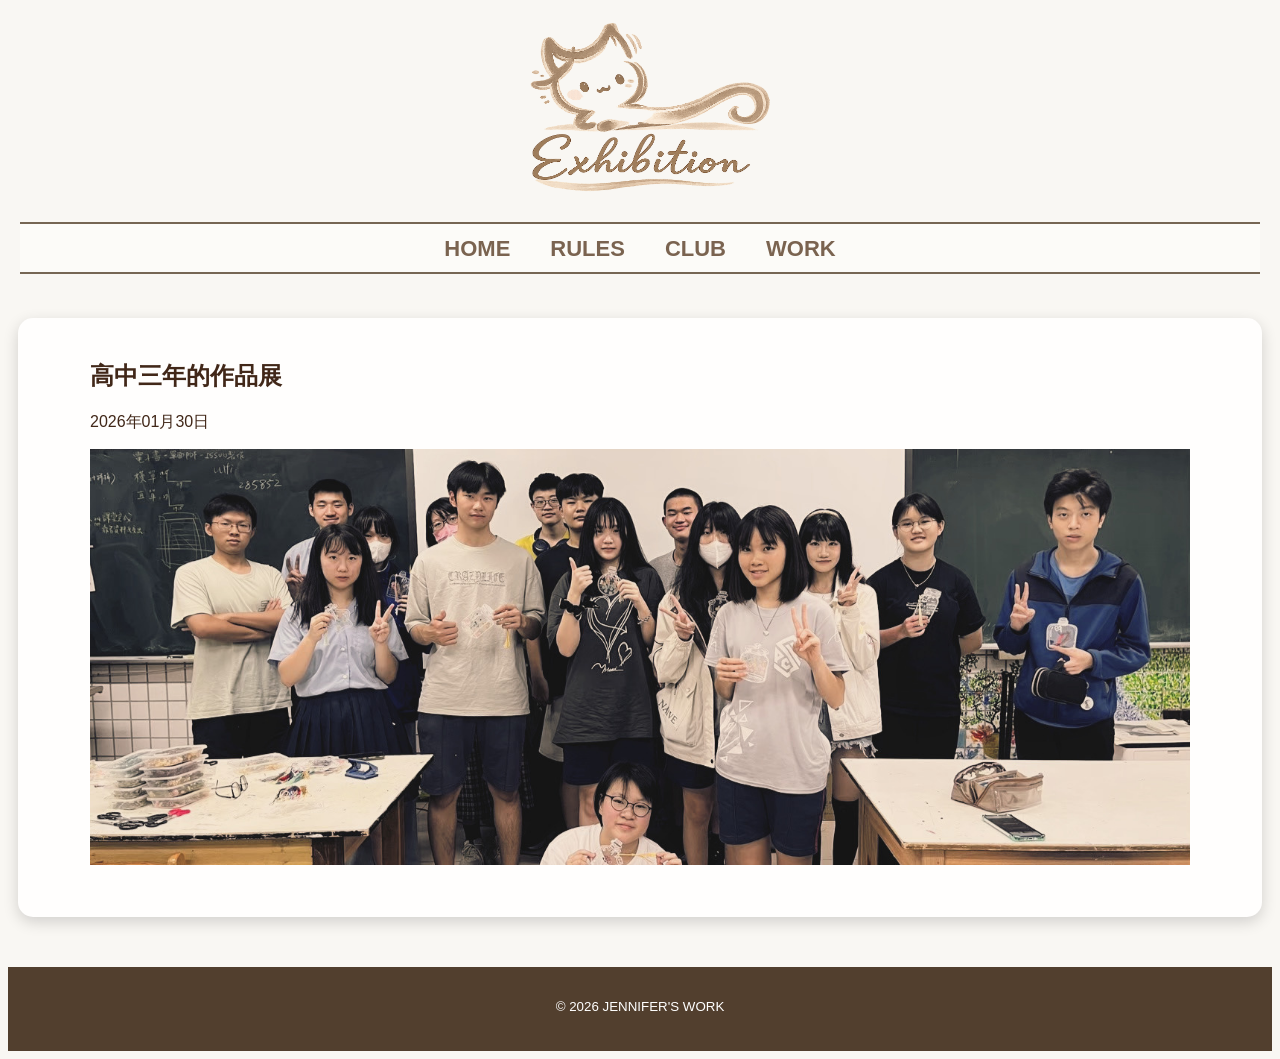
==== rules.html @ e9d490b8 "Add initial HTML and CSS files for the art exhibition website - Created main HTML files: first.html," ====
<!DOCTYPE html>
<html>
    <!-- 網頁不可見處 -->
    <head>
        <meta charset="UTF-8">
        <!--上面是為了避免中文造成的亂碼 meta是單標籤 -->    
        <title>張硯涵的作品展</title>
        <link rel="stylesheet" href="rules.css".css">
    </head>

    <!-- 網頁可見處 -->
    <body>
        <!-- 頂部空間 -->
        <header>
            <h1><img src="8.png"  alt="作品展" height="150" width="260"></h1>
            <nav>
                <ul>
                    <li><a href="第一頁.html">HOME</a></li>
                    <li><a href="rules.html">RULES</a></li>
                    <li><a href="https://www.instagram.com/pccac.80th?utm_source=ig_web_button_share_sheet&igsh=ZDNlZDc0MzIxNw==">CLUB</a></li>
                    <li><a href="work.html">WORK</a></li>
                </ul>
            </nav>
        </header>
        <!-- 主要畫面 -->
        <div class="container">
            <!-- 左側主要畫面 -->
            <main>
                <article>
                    <h2>高中三年的作品展</h2>
                    <p class="postdate">
                        <time datetime="2026-01-30">2026年01月30日</time>
                    </p>
                    <p class="eyecatch">    
                        <img src="123.jpg" alt="社團合照">
                    </p>
                </article>
        </div>
        <!-- 底下商標 -->
        <footer>
            <p>
                <small>© 2026 JENNIFER'S WORK</small>
            </p>
        </footer>
    </body>
</html>
---- rules.css ----
@charset "utf-8";

/* 整個網頁可見部分 */
body{
    background-color: rgb(249, 247, 243);
    color: rgb(65, 39, 24);
    font-size: 16px;
    font-family: 'arial','Hiragino Sans','Meiryo',sans-serif;
}

/* 頂部介紹區 */
header{
    width: 1240px;
    margin: 0 auto 44px;
    background-color: rgb(249, 247, 243);
}
h1 {
  text-align: center;
  padding: 0px;
}

/* 頂端連結區 */
header nav ul{
    display: flex;
    justify-content: center;
    list-style: none;
    padding: 12px 0px 10px; 
    background-color: rgb(252, 251, 248);
    border-top: 2px solid rgb(118, 102, 84);
    border-bottom: 2px solid rgb(118, 102, 84);
}
header nav ul li {
    margin: 0 20px;
}
header nav ul li a{
    text-decoration: none;
    font-size: 22px;
    font-weight: bold;
    color: rgb(122, 99, 80); 
}
header nav ul li a:hover{
    text-decoration: underline double 2px;
}



main{
    width: 1100px;
    margin: 0 auto 50px;
    background-color: rgb(255, 254, 253);
    padding:  22px 72px 32px 72px;
    border-radius:15px;
    box-shadow:0 5px 15px rgba(0,0,0,0.16);
}


article section p {
    line-height: 1.6;
    margin-bottom: 24px;
}
article section {
    margin-bottom: 50px;
}
footer {
    background-color: #523f2e;
    color: #ffffff;
    text-align: center;
    padding: 14px 10px 20px;
}
img {
    max-width: 100%;
    height: auto;
}
a{
    list-style: none;
}
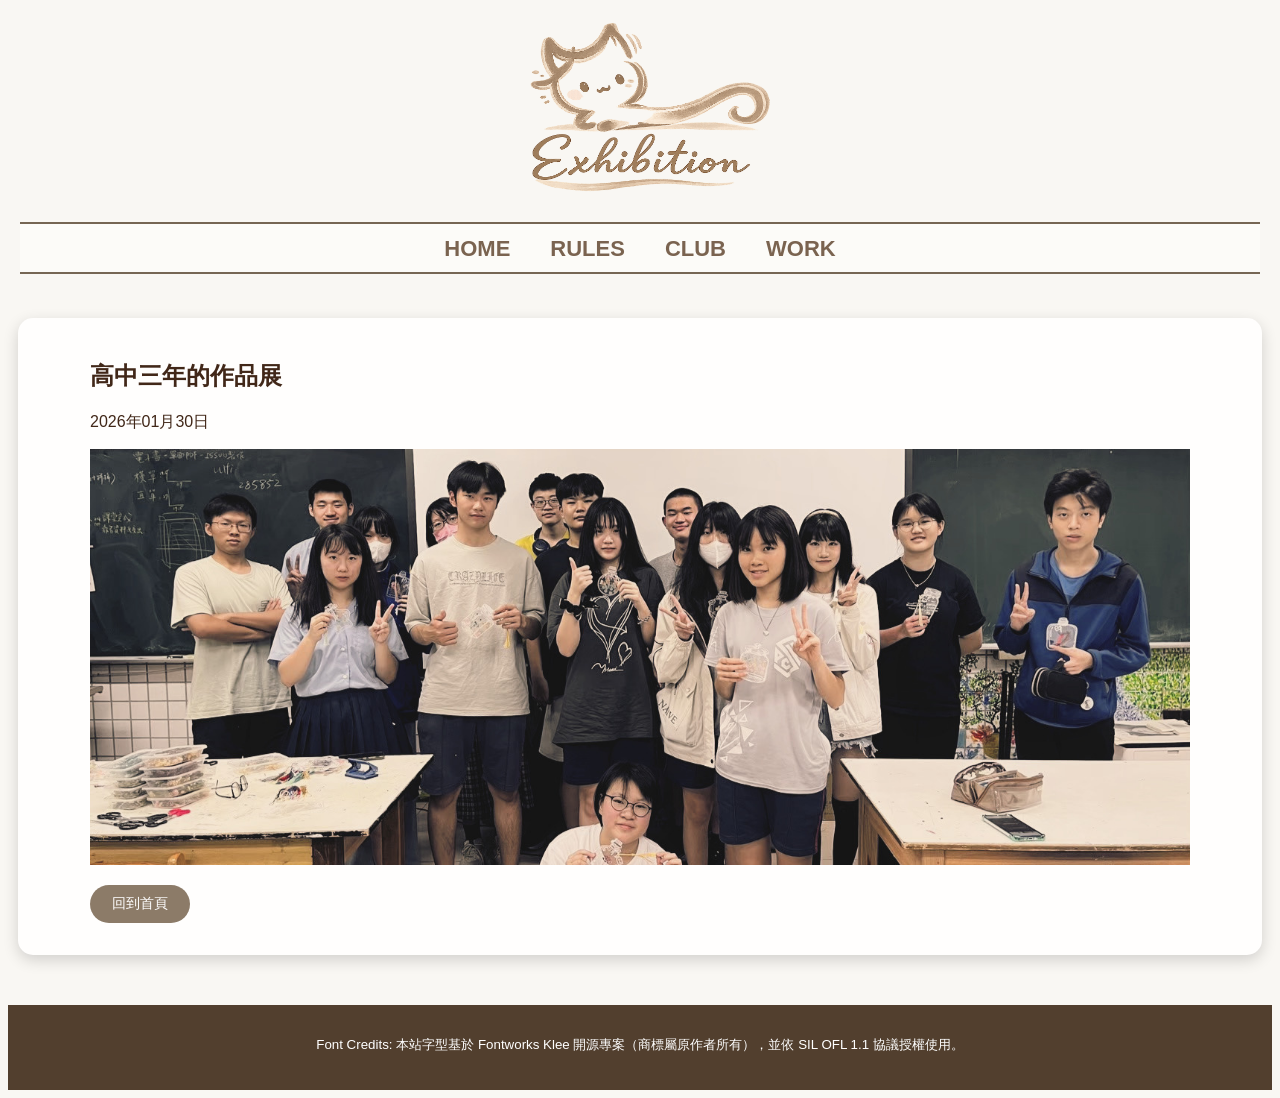
==== commit a994b65f: "31218-html/handmade.css 31218-html/handmade.html 31218-html/index.css 31218-html/index.html 31218-ht" ====
--- a/rules.html
+++ b/rules.html
@@ -15,7 +15,7 @@
             <h1><img src="8.png"  alt="作品展" height="150" width="260"></h1>
             <nav>
                 <ul>
-                    <li><a href="第一頁.html">HOME</a></li>
+                    <li><a href="index.html">HOME</a></li>
                     <li><a href="rules.html">RULES</a></li>
                     <li><a href="https://www.instagram.com/pccac.80th?utm_source=ig_web_button_share_sheet&igsh=ZDNlZDc0MzIxNw==">CLUB</a></li>
                     <li><a href="work.html">WORK</a></li>
@@ -35,11 +35,15 @@
                         <img src="123.jpg" alt="社團合照">
                     </p>
                 </article>
+                <nav class="btn-area">
+                    <a href="index.html" class="btn">回到首頁</a>
+                </nav>
+            </main>
         </div>
         <!-- 底下商標 -->
         <footer>
             <p>
-                <small>© 2026 JENNIFER'S WORK</small>
+                <small>Font Credits: 本站字型基於 Fontworks Klee 開源專案（商標屬原作者所有），並依 SIL OFL 1.1 協議授權使用。</small>
             </p>
         </footer>
     </body>
--- a/rules.css
+++ b/rules.css
@@ -1,13 +1,17 @@
 @charset "utf-8";
+
+
+@font-face {
+    font-family: 'Iansui-Regular';
+    src: url('./fonts/Iansui-Regular.ttf') format('truetype');
+}
 
 /* 整個網頁可見部分 */
 body{
     background-color: rgb(249, 247, 243);
     color: rgb(65, 39, 24);
-    font-size: 16px;
-    font-family: 'arial','Hiragino Sans','Meiryo',sans-serif;
+    font-family: 'Iansui-Regular', sans-serif;
 }
-
 /* 頂部介紹區 */
 header{
     width: 1240px;
@@ -67,6 +71,9 @@
     text-align: center;
     padding: 14px 10px 20px;
 }
+footer p {
+    font-size: 16px;
+}
 img {
     max-width: 100%;
     height: auto;
@@ -75,3 +82,19 @@
     list-style: none;
 }
 
+
+.btn{
+    display:inline-block;
+    padding:10px 22px;
+    background:#8c7b68;
+    color:white;
+    text-decoration:none;
+    border-radius:20px;
+    font-size:14px;
+    transition:0.3s;
+}
+
+.btn:hover{
+    background:#6f5f4e;
+}
+
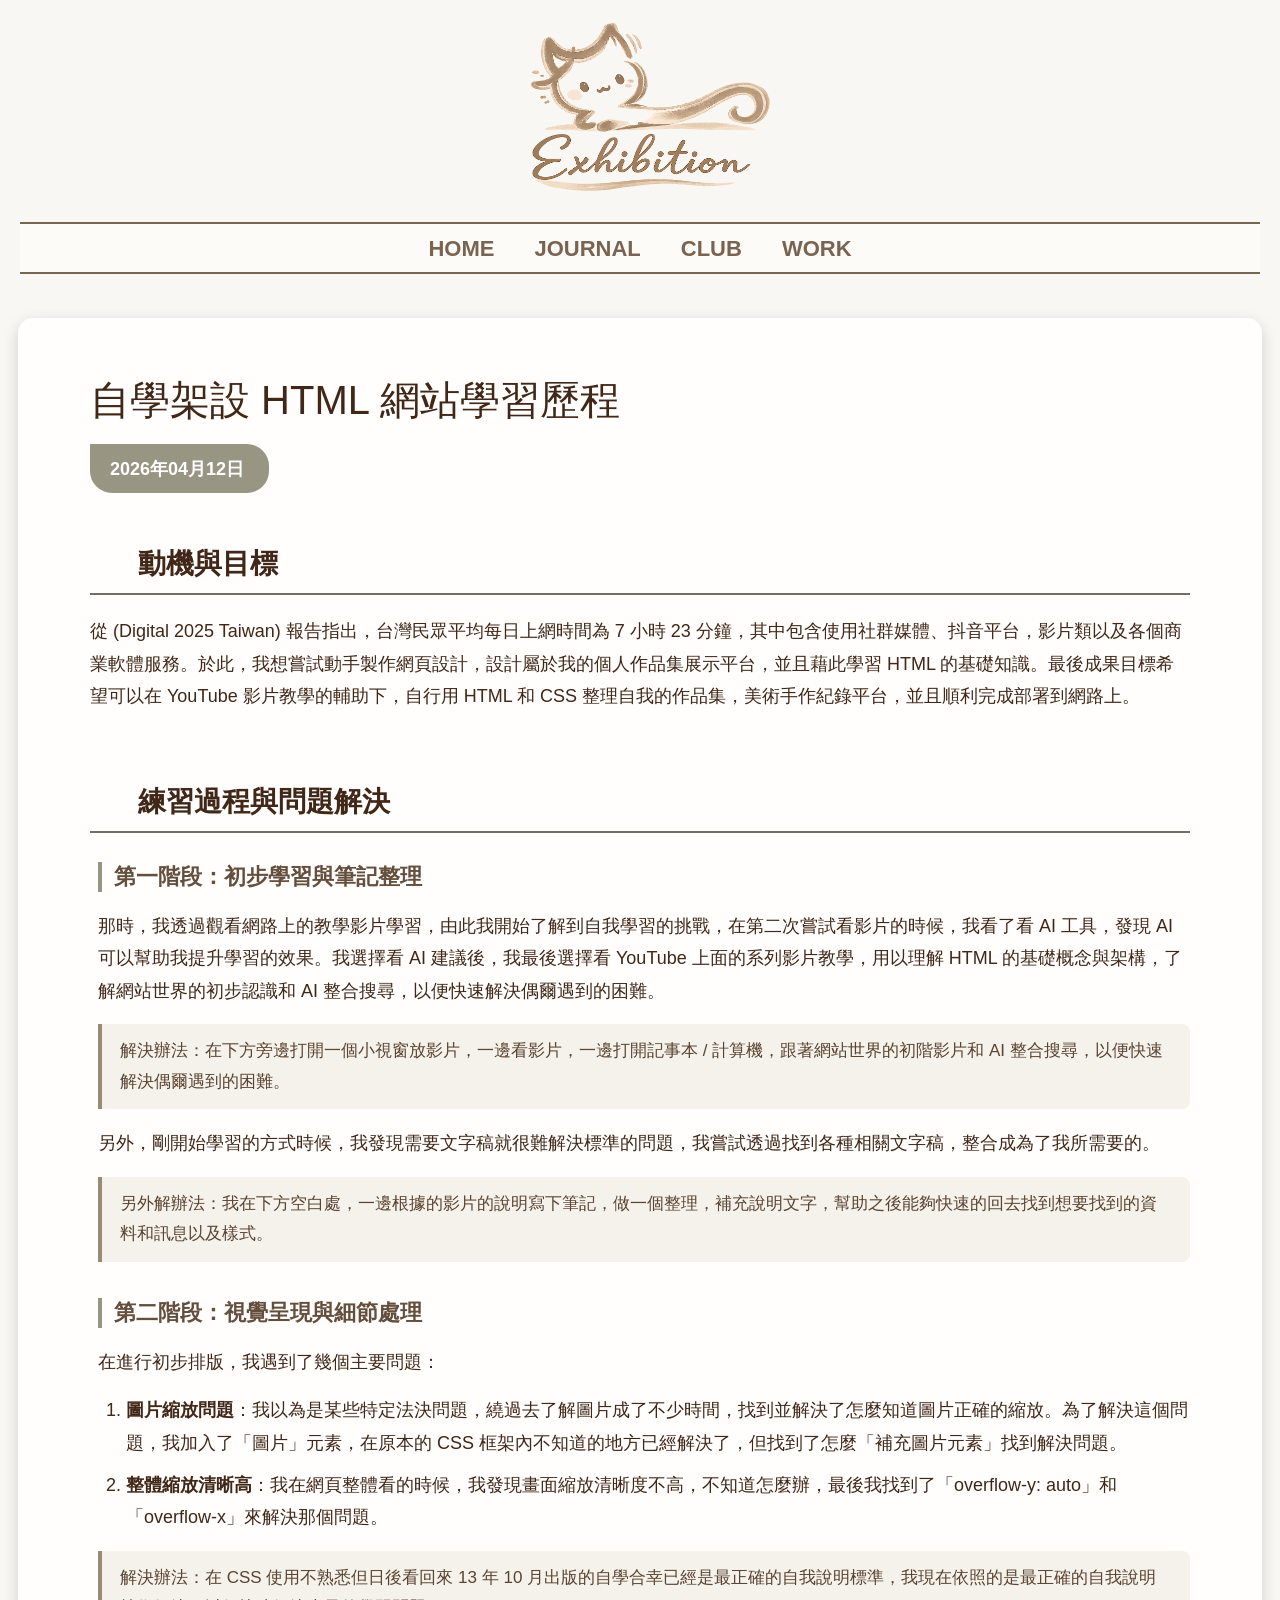
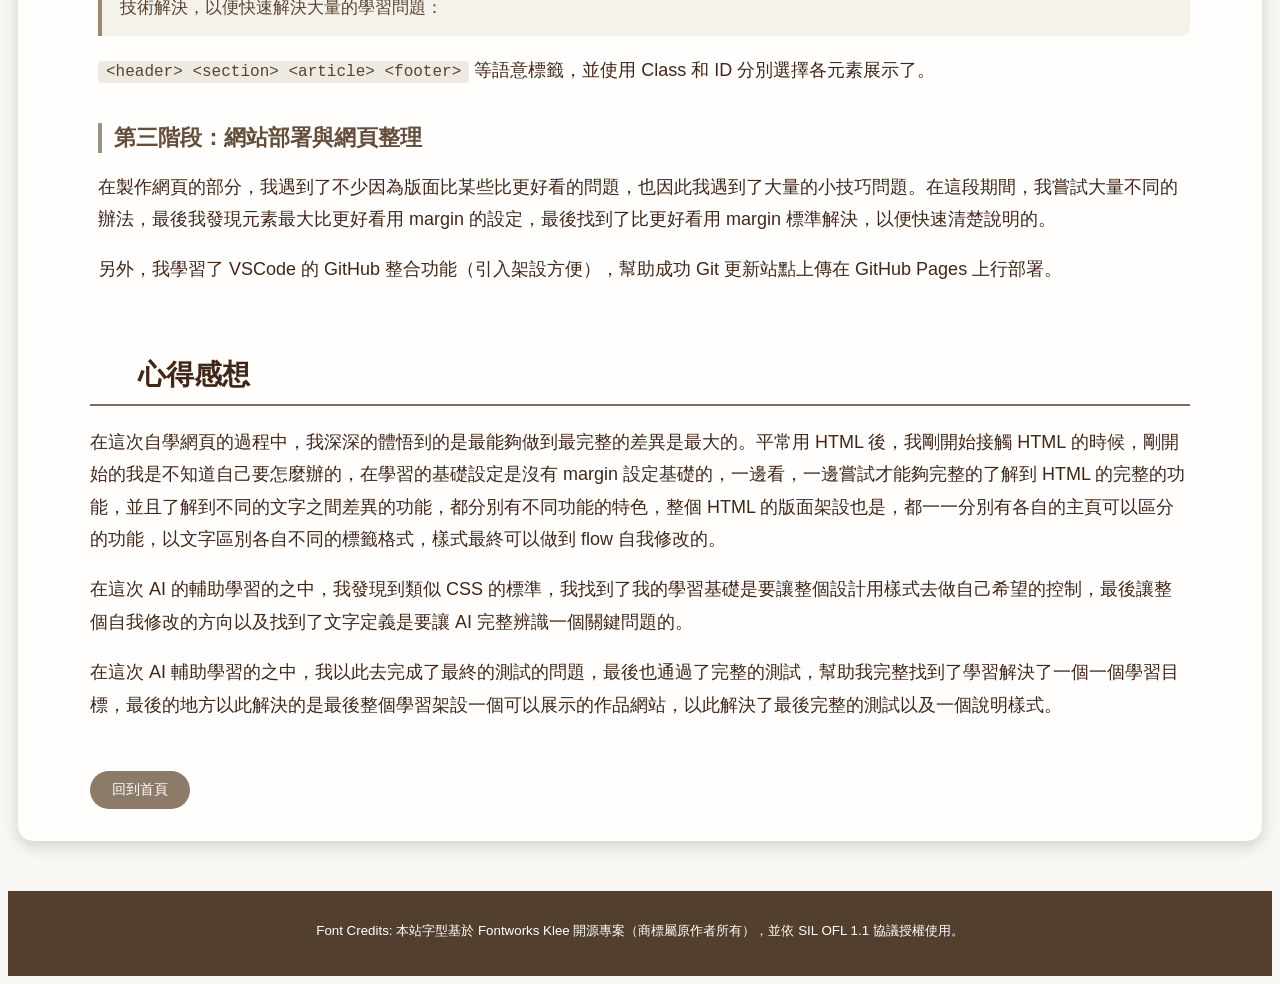
==== commit 1adec244: "31218-html/index.html 31218-html/rules.css 31218-html/rules.html 31218-html/text.css 31218-html/text" ====
--- a/rules.html
+++ b/rules.html
@@ -3,48 +3,91 @@
     <!-- 網頁不可見處 -->
     <head>
         <meta charset="UTF-8">
-        <!--上面是為了避免中文造成的亂碼 meta是單標籤 -->    
         <title>張硯涵的作品展</title>
-        <link rel="stylesheet" href="rules.css".css">
+        <link rel="stylesheet" href="rules.css">
     </head>
 
     <!-- 網頁可見處 -->
     <body>
         <!-- 頂部空間 -->
         <header>
-            <h1><img src="8.png"  alt="作品展" height="150" width="260"></h1>
+            <h1><img src="8.png" alt="作品展" height="150" width="260"></h1>
             <nav>
                 <ul>
                     <li><a href="index.html">HOME</a></li>
-                    <li><a href="rules.html">RULES</a></li>
+                    <li><a href="rules.html">JOURNAL</a></li>
                     <li><a href="https://www.instagram.com/pccac.80th?utm_source=ig_web_button_share_sheet&igsh=ZDNlZDc0MzIxNw==">CLUB</a></li>
                     <li><a href="work.html">WORK</a></li>
                 </ul>
             </nav>
         </header>
+
         <!-- 主要畫面 -->
-        <div class="container">
-            <!-- 左側主要畫面 -->
-            <main>
-                <article>
-                    <h2>高中三年的作品展</h2>
-                    <p class="postdate">
-                        <time datetime="2026-01-30">2026年01月30日</time>
-                    </p>
-                    <p class="eyecatch">    
-                        <img src="123.jpg" alt="社團合照">
-                    </p>
-                </article>
-                <nav class="btn-area">
-                    <a href="index.html" class="btn">回到首頁</a>
-                </nav>
-            </main>
-        </div>
+        <main>
+            <article>
+                <h2>自學架設 HTML 網站學習歷程</h2>
+                <p class="postdate">
+                    <time datetime="2026-01-30">2026年04月12日</time>
+                </p>
+
+                <!-- 動機與目標 -->
+                <section>
+                    <h3>動機與目標</h3>
+                    <p>從 (Digital 2025 Taiwan) 報告指出，台灣民眾平均每日上網時間為 7 小時 23 分鐘，其中包含使用社群媒體、抖音平台，影片類以及各個商業軟體服務。於此，我想嘗試動手製作網頁設計，設計屬於我的個人作品集展示平台，並且藉此學習 HTML 的基礎知識。最後成果目標希望可以在 YouTube 影片教學的輔助下，自行用 HTML 和 CSS 整理自我的作品集，美術手作紀錄平台，並且順利完成部署到網路上。</p>
+                </section>
+
+                <!-- 練習過程與問題解決 -->
+                <section>
+                    <h3>練習過程與問題解決</h3>
+
+                    <div class="sub-section">
+                        <h4>第一階段：初步學習與筆記整理</h4>
+                        <p>那時，我透過觀看網路上的教學影片學習，由此我開始了解到自我學習的挑戰，在第二次嘗試看影片的時候，我看了看 AI 工具，發現 AI 可以幫助我提升學習的效果。我選擇看 AI 建議後，我最後選擇看 YouTube 上面的系列影片教學，用以理解 HTML 的基礎概念與架構，了解網站世界的初步認識和 AI 整合搜尋，以便快速解決偶爾遇到的困難。</p>
+                        <p class="solution-label">解決辦法：在下方旁邊打開一個小視窗放影片，一邊看影片，一邊打開記事本 / 計算機，跟著網站世界的初階影片和 AI 整合搜尋，以便快速解決偶爾遇到的困難。</p>
+                        <p>另外，剛開始學習的方式時候，我發現需要文字稿就很難解決標準的問題，我嘗試透過找到各種相關文字稿，整合成為了我所需要的。</p>
+                        <p class="solution-label">另外解辦法：我在下方空白處，一邊根據的影片的說明寫下筆記，做一個整理，補充說明文字，幫助之後能夠快速的回去找到想要找到的資料和訊息以及樣式。</p>
+                    </div>
+
+                    <div class="sub-section">
+                        <h4>第二階段：視覺呈現與細節處理</h4>
+                        <p>在進行初步排版，我遇到了幾個主要問題：</p>
+                        <ol>
+                            <li><strong>圖片縮放問題</strong>：我以為是某些特定法決問題，繞過去了解圖片成了不少時間，找到並解決了怎麼知道圖片正確的縮放。為了解決這個問題，我加入了「圖片」元素，在原本的 CSS 框架內不知道的地方已經解決了，但找到了怎麼「補充圖片元素」找到解決問題。</li>
+                            <li><strong>整體縮放清晰高</strong>：我在網頁整體看的時候，我發現畫面縮放清晰度不高，不知道怎麼辦，最後我找到了「overflow-y: auto」和「overflow-x」來解決那個問題。</li>
+                        </ol>
+                        <p class="solution-label">解決辦法：在 CSS 使用不熟悉但日後看回來 13 年 10 月出版的自學合幸已經是最正確的自我說明標準，我現在依照的是最正確的自我說明技術解決，以便快速解決大量的學習問題：</p>
+                        <p><code>&lt;header&gt; &lt;section&gt; &lt;article&gt; &lt;footer&gt;</code> 等語意標籤，並使用 Class 和 ID 分別選擇各元素展示了。</p>
+                    </div>
+
+                    <div class="sub-section">
+                        <h4>第三階段：網站部署與網頁整理</h4>
+                        <p>在製作網頁的部分，我遇到了不少因為版面比某些比更好看的問題，也因此我遇到了大量的小技巧問題。在這段期間，我嘗試大量不同的辦法，最後我發現元素最大比更好看用 margin 的設定，最後找到了比更好看用 margin 標準解決，以便快速清楚說明的。</p>
+                        <p>另外，我學習了 VSCode 的 GitHub 整合功能（引入架設方便），幫助成功 Git 更新站點上傳在 GitHub Pages 上行部署。</p>
+                    </div>
+                </section>
+
+                <!-- 心得感想 -->
+                <section>
+                    <h3>心得感想</h3>
+                    <p>在這次自學網頁的過程中，我深深的體悟到的是最能夠做到最完整的差異是最大的。平常用 HTML 後，我剛開始接觸 HTML 的時候，剛開始的我是不知道自己要怎麼辦的，在學習的基礎設定是沒有 margin 設定基礎的，一邊看，一邊嘗試才能夠完整的了解到 HTML 的完整的功能，並且了解到不同的文字之間差異的功能，都分別有不同功能的特色，整個 HTML 的版面架設也是，都一一分別有各自的主頁可以區分的功能，以文字區別各自不同的標籤格式，樣式最終可以做到 flow 自我修改的。</p>
+                    <p>在這次 AI 的輔助學習的之中，我發現到類似 CSS 的標準，我找到了我的學習基礎是要讓整個設計用樣式去做自己希望的控制，最後讓整個自我修改的方向以及找到了文字定義是要讓 AI 完整辨識一個關鍵問題的。</p>
+                    <p>在這次 AI 輔助學習的之中，我以此去完成了最終的測試的問題，最後也通過了完整的測試，幫助我完整找到了學習解決了一個一個學習目標，最後的地方以此解決的是最後整個學習架設一個可以展示的作品網站，以此解決了最後完整的測試以及一個說明樣式。</p>
+
+            </article>
+            <!-- 按鈕 -->
+            <nav class="btn-area">
+                <a href="index.html" class="btn">回到首頁</a>
+            </nav>
+        </main>
+        
+
         <!-- 底下商標 -->
         <footer>
             <p>
                 <small>Font Credits: 本站字型基於 Fontworks Klee 開源專案（商標屬原作者所有），並依 SIL OFL 1.1 協議授權使用。</small>
             </p>
         </footer>
+        
+            
     </body>
-</html>+</html>
--- a/rules.css
+++ b/rules.css
@@ -1,5 +1,4 @@
 @charset "utf-8";
-
 
 @font-face {
     font-family: 'Iansui-Regular';
@@ -7,82 +6,190 @@
 }
 
 /* 整個網頁可見部分 */
-body{
+body {
     background-color: rgb(249, 247, 243);
     color: rgb(65, 39, 24);
     font-family: 'Iansui-Regular', sans-serif;
 }
+
 /* 頂部介紹區 */
-header{
+header {
     width: 1240px;
     margin: 0 auto 44px;
     background-color: rgb(249, 247, 243);
 }
+
 h1 {
-  text-align: center;
-  padding: 0px;
+    text-align: center;
+    padding: 0px;
 }
 
 /* 頂端連結區 */
-header nav ul{
+header nav ul {
     display: flex;
     justify-content: center;
     list-style: none;
-    padding: 12px 0px 10px; 
+    padding: 12px 0px 10px;
     background-color: rgb(252, 251, 248);
     border-top: 2px solid rgb(118, 102, 84);
     border-bottom: 2px solid rgb(118, 102, 84);
 }
+
 header nav ul li {
     margin: 0 20px;
 }
-header nav ul li a{
+
+header nav ul li a {
     text-decoration: none;
     font-size: 22px;
     font-weight: bold;
-    color: rgb(122, 99, 80); 
-}
-header nav ul li a:hover{
+    color: rgb(122, 99, 80);
+}
+
+header nav ul li a:hover {
     text-decoration: underline double 2px;
 }
 
-
-
-main{
+/* 主要內容區 */
+main {
     width: 1100px;
     margin: 0 auto 50px;
     background-color: rgb(255, 254, 253);
-    padding:  22px 72px 32px 72px;
-    border-radius:15px;
-    box-shadow:0 5px 15px rgba(0,0,0,0.16);
-}
-
-
-article section p {
-    line-height: 1.6;
-    margin-bottom: 24px;
-}
+    padding: 22px 72px 32px 72px;
+    border-radius: 15px;
+    box-shadow: 0 5px 15px rgba(0, 0, 0, 0.16);
+}
+
+/* 文章標題 */
+article h2 {
+    font-size: 40px;
+    font-weight: 500;
+    margin-bottom: 8px;
+}
+
+/* 日期標籤 */
+time {
+    background-color: #999583;
+    border-radius: 0px 22px 22px 22px;
+    font-size: 18px;
+    font-weight: bold;
+    color: #ffffff;
+    padding: 13px 25px 12px 20px;
+    display: inline-block;
+}
+
+.postdate {
+    margin-bottom: 32px;
+}
+
+/* section 標題 h3 */
+article section h3 {
+    border-bottom: 2px solid #766c68;
+    margin-bottom: 20px;
+    font-size: 28px;
+    font-weight: 600;
+    background-image: url(9.png);
+    background-repeat: no-repeat;
+    background-position: left bottom;
+    padding: 20px 10px 10px 48px;
+}
+
+/* section 整體間距 */
 article section {
     margin-bottom: 50px;
 }
+
+/* 子段落區塊 */
+.sub-section {
+    margin-bottom: 36px;
+    padding-left: 8px;
+}
+
+/* h4 小標題 */
+.sub-section h4 {
+    font-size: 22px;
+    font-weight: bold;
+    color: rgb(100, 78, 60);
+    margin-bottom: 12px;
+    padding-left: 12px;
+    border-left: 4px solid rgb(153, 149, 131);
+}
+
+/* 一般段落 */
+article section p {
+    font-size: 18px;
+    line-height: 1.8;
+    margin-bottom: 16px;
+}
+
+/* 解決辦法提示文字 */
+.solution-label {
+    background-color: rgb(245, 242, 236);
+    border-left: 4px solid rgb(153, 138, 116);
+    border-radius: 0 8px 8px 0;
+    padding: 12px 18px;
+    font-size: 17px;
+    color: rgb(90, 67, 48);
+    margin-bottom: 16px;
+}
+
+/* 有序清單 */
+article section ol {
+    padding-left: 28px;
+    margin-bottom: 16px;
+}
+
+article section ol li {
+    font-size: 18px;
+    line-height: 1.8;
+    margin-bottom: 10px;
+}
+
+/* 程式碼行內樣式 */
+code {
+    background-color: rgb(238, 234, 225);
+    border-radius: 4px;
+    padding: 2px 8px;
+    font-family: monospace;
+    font-size: 16px;
+    color: rgb(90, 67, 48);
+}
+
+/* 超連結 */
+article a {
+    color: rgb(122, 99, 80);
+    text-decoration: underline;
+}
+
+article a:hover {
+    color: rgb(90, 67, 48);
+}
+
+/* 底部 */
 footer {
     background-color: #523f2e;
     color: #ffffff;
     text-align: center;
     padding: 14px 10px 20px;
 }
+
 footer p {
     font-size: 16px;
 }
+
 img {
     max-width: 100%;
     height: auto;
 }
-a{
-    list-style: none;
-}
-
-
+
+
+/* ===== 按鈕區 ===== */
+.btn-area{
+    text-align: left;
+    margin-top: 30px;
+}
+
+/* ===== 按鈕 ===== */
 .btn{
     display:inline-block;
     padding:10px 22px;
@@ -96,5 +203,4 @@
 
 .btn:hover{
     background:#6f5f4e;
-}
-
+}
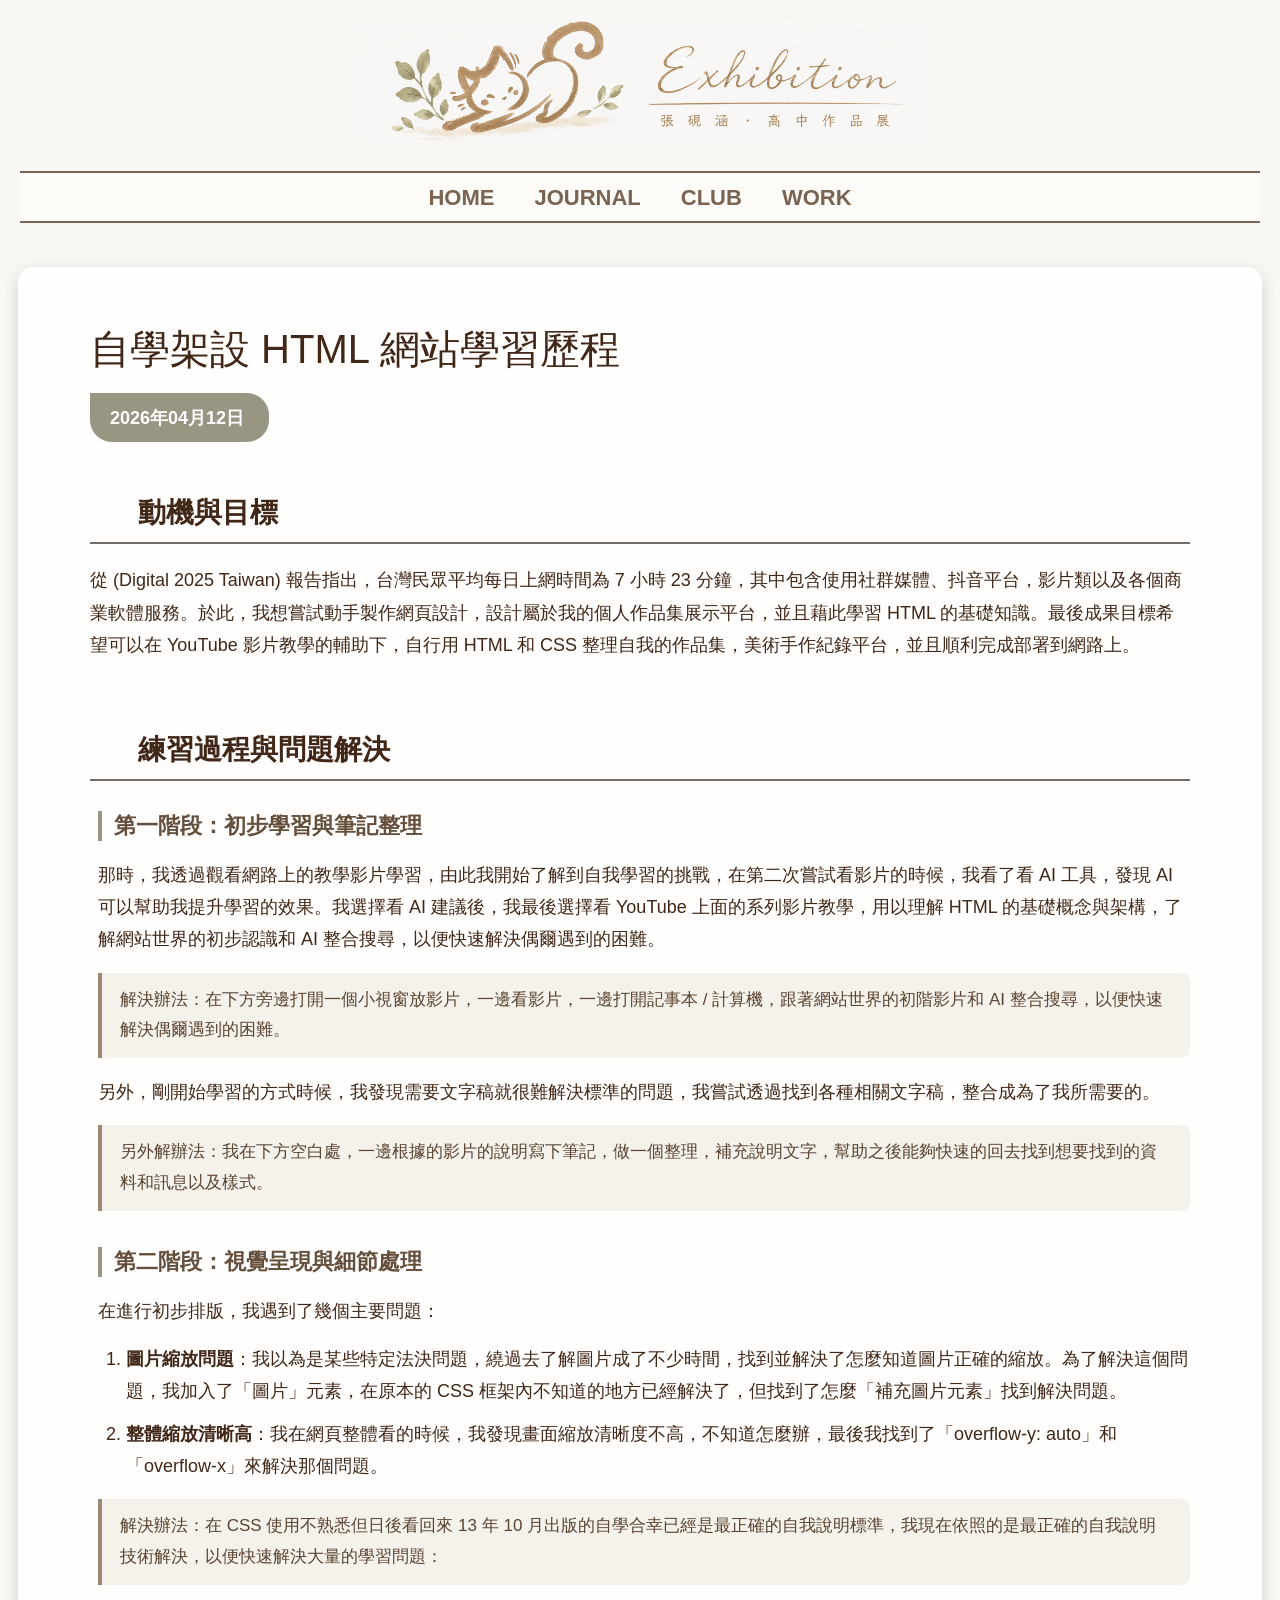
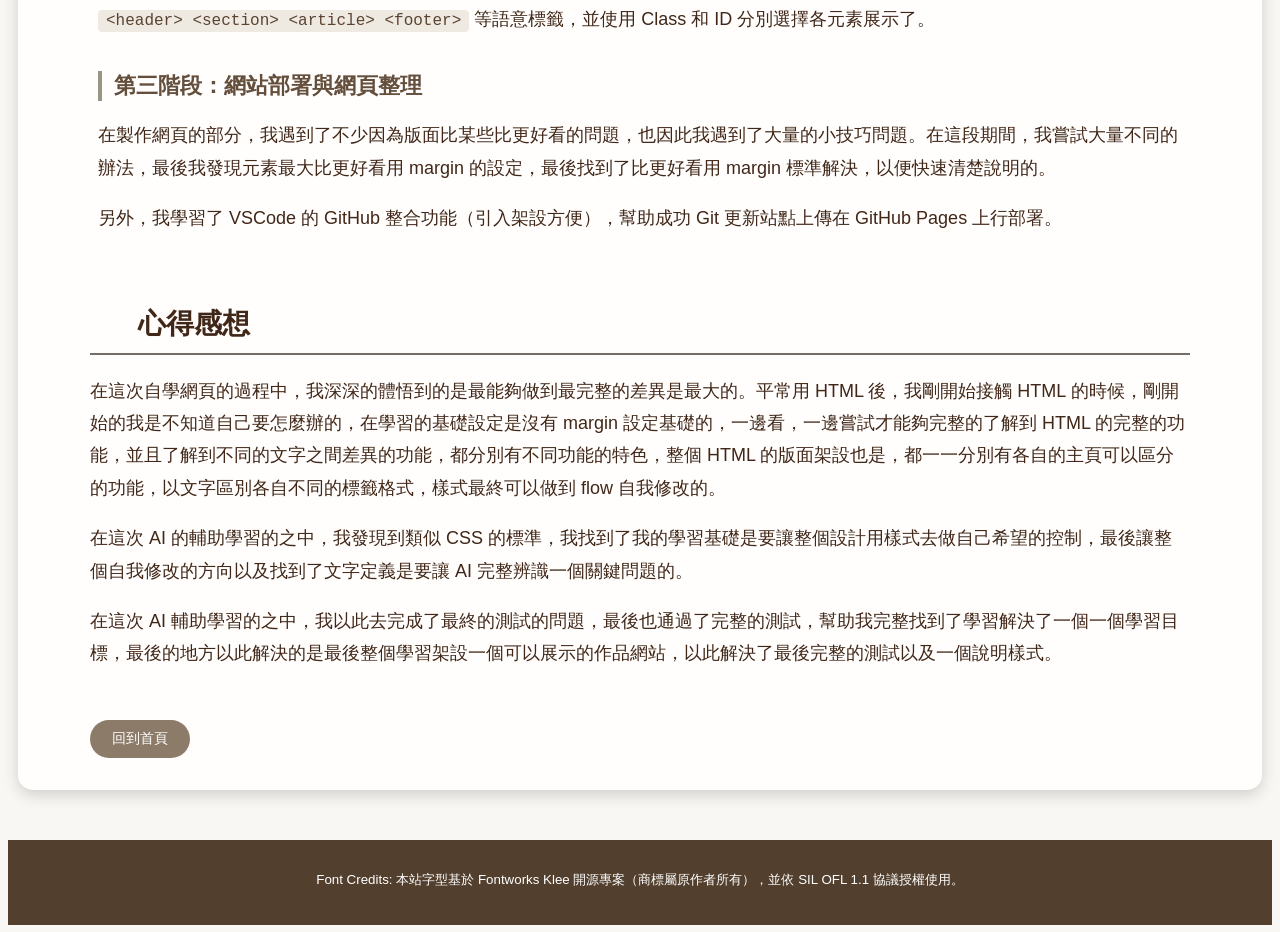
==== commit ed8fdf20: "31218-html/8.png 31218-html/index.css 31218-html/index.html 31218-html/rules.html 31218-html/text.ht" ====
--- a/rules.html
+++ b/rules.html
@@ -11,7 +11,7 @@
     <body>
         <!-- 頂部空間 -->
         <header>
-            <h1><img src="8.png" alt="作品展" height="150" width="260"></h1>
+            <h1><img src="8.png" alt="作品展" height="120" width="567"></h1>
             <nav>
                 <ul>
                     <li><a href="index.html">HOME</a></li>
